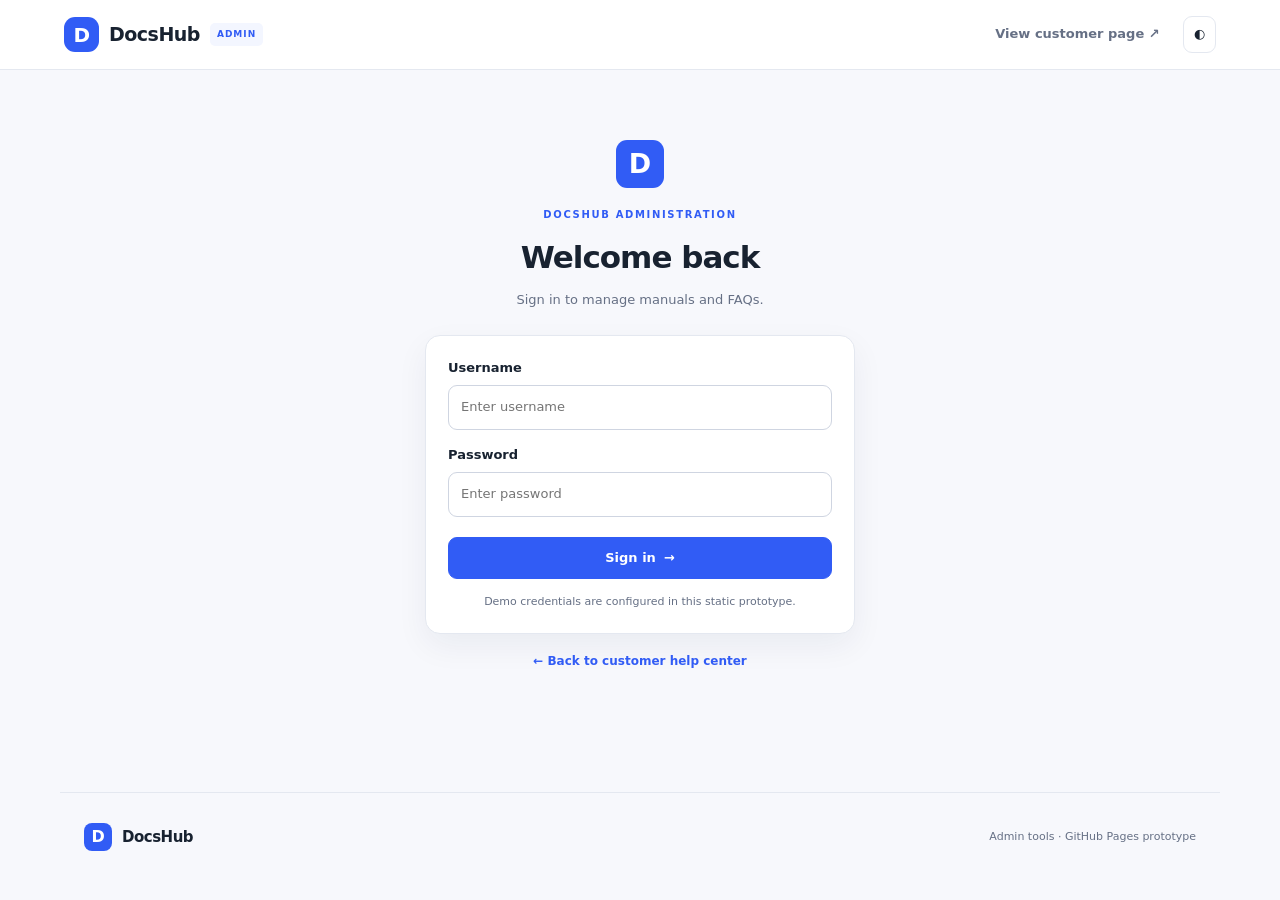
==== admin.html @ bd3bb3a1 "Add files via upload" ====
<!doctype html>
<html lang="en">
<head>
<meta charset="utf-8"><meta name="viewport" content="width=device-width,initial-scale=1">
<meta name="robots" content="noindex,nofollow"><title>Admin — DocsHub</title>
<link rel="stylesheet" href="assets/css/styles.css">
</head>
<body class="admin-body">
<header class="topbar"><a class="brand" href="index.html"><span class="brand-mark">D</span><span>DocsHub</span><span class="admin-tag">ADMIN</span></a><nav class="nav"><a href="index.html">View customer page ↗</a><button id="theme-toggle" class="icon-btn" aria-label="Toggle dark mode">◐</button></nav><button class="menu-btn" id="menu-btn" aria-label="Toggle navigation">☰</button></header>
<main class="admin-wrap">
<section id="login-view" class="login-shell">
  <div class="login-brand"><span class="brand-mark large">D</span><p class="eyebrow blue">DOCSHUB ADMINISTRATION</p><h1>Welcome back</h1><p class="muted">Sign in to manage manuals and FAQs.</p></div>
  <form id="login-form" class="panel login-panel">
    <div id="login-error" class="alert alert-error" role="alert" hidden></div>
    <label class="field"><span>Username</span><input id="username" name="username" autocomplete="username" required placeholder="Enter username"></label>
    <label class="field"><span>Password</span><input id="password" name="password" type="password" autocomplete="current-password" required placeholder="Enter password"></label>
    <button class="btn btn-primary btn-block" type="submit">Sign in <span>→</span></button>
    <p class="login-note">Demo credentials are configured in this static prototype.</p>
  </form>
  <a class="back-link" href="index.html">← Back to customer help center</a>
</section>

<section id="dashboard-view" hidden>
  <div class="dashboard-heading"><div><p class="eyebrow blue">CONTENT MANAGEMENT</p><h1>Admin dashboard</h1><p class="muted">Manage the manuals and FAQs shown on the customer page.</p></div><button id="logout-btn" class="btn">Sign out</button></div>
  <div class="alert alert-warning"><strong>Static-site limitation:</strong> changes are saved in this browser only. To publish changes for every visitor on GitHub Pages, commit the matching data to the repository (instructions in README.md). Do not put a GitHub token or private credentials in browser code.</div>
  <div class="stat-grid"><div class="stat-card"><span>Manual links</span><strong id="manual-stat">0</strong></div><div class="stat-card"><span>FAQs</span><strong id="faq-stat">0</strong></div><div class="stat-card"><span>Last saved</span><strong id="saved-stat" class="stat-small">—</strong></div></div>
  <div class="tabs" role="tablist"><button class="tab active" data-tab="manuals-panel" role="tab">User manuals</button><button class="tab" data-tab="faqs-panel" role="tab">FAQs</button><button class="tab" data-tab="settings-panel" role="tab">Settings & export</button></div>

  <section class="panel admin-panel" id="manuals-panel">
    <div class="panel-heading"><div><h2>Manage user manuals</h2><p class="muted">Add a public GitHub Markdown link, edit it, or remove it.</p></div><button id="add-manual-btn" class="btn btn-primary">＋ Add manual</button></div>
    <div id="manual-form-wrap" class="form-wrap" hidden>
      <form id="manual-form">
        <input id="manual-id" type="hidden">
        <div class="form-grid">
          <label class="field"><span>Manual title *</span><input id="manual-title" required maxlength="140" placeholder="e.g. Getting Started Guide"></label>
          <label class="field"><span>Category</span><input id="manual-category" maxlength="80" placeholder="e.g. Setup"></label>
          <label class="field full"><span>GitHub Markdown URL *</span><input id="manual-url" type="url" required placeholder="https://raw.githubusercontent.com/owner/repo/main/path/manual.md"><small>Use a public raw.githubusercontent.com URL, or a public GitHub blob URL.</small></label>
          <label class="field full"><span>Short description</span><textarea id="manual-description" rows="2" maxlength="300" placeholder="What will the reader learn?"></textarea></label>
        </div>
        <div id="manual-form-error" class="alert alert-error" role="alert" hidden></div>
        <div class="form-actions"><button type="button" class="btn" id="cancel-manual">Cancel</button><button type="submit" class="btn btn-primary">Save manual</button></div>
      </form>
    </div>
    <div id="manual-list-admin" class="managed-list"></div>
  </section>

  <section class="panel admin-panel" id="faqs-panel" hidden>
    <div class="panel-heading"><div><h2>Manage FAQs</h2><p class="muted">Create question-and-answer entries for the customer page.</p></div><button id="add-faq-btn" class="btn btn-primary">＋ Add FAQ</button></div>
    <div id="faq-form-wrap" class="form-wrap" hidden>
      <form id="faq-form">
        <input id="faq-id" type="hidden">
        <div class="form-grid">
          <label class="field full"><span>Question *</span><input id="faq-question" required maxlength="240" placeholder="Enter a frequently asked question"></label>
          <label class="field full"><span>Answer *</span><textarea id="faq-answer" required rows="5" maxlength="4000" placeholder="Write the answer. Basic Markdown is supported: **bold**, lists, and links."></textarea></label>
          <label class="field"><span>Category</span><input id="faq-category" maxlength="80" placeholder="e.g. Troubleshooting"></label>
        </div>
        <div id="faq-form-error" class="alert alert-error" role="alert" hidden></div>
        <div class="form-actions"><button type="button" class="btn" id="cancel-faq">Cancel</button><button type="submit" class="btn btn-primary">Save FAQ</button></div>
      </form>
    </div>
    <div id="faq-list-admin" class="managed-list"></div>
  </section>

  <section class="panel admin-panel" id="settings-panel" hidden>
    <h2>Settings & data portability</h2><p class="muted">Export your current browser data as JSON. This is useful for copying approved content into your GitHub repository.</p>
    <div class="settings-actions"><button id="export-btn" class="btn btn-primary">Export content JSON</button><label class="btn upload-btn">Import content JSON<input id="import-file" type="file" accept="application/json,.json" hidden></label><button id="reset-btn" class="btn btn-danger">Reset demo data</button></div>
    <div id="settings-message" class="alert" hidden role="status"></div>
    <div class="notice"><strong>Markdown links:</strong> only public Markdown files can be fetched by this customer website. Private GitHub repository URLs will not work without authentication, and credentials must never be embedded in this static site.</div>
  </section>
</section>
</main>
<footer class="footer admin-footer"><a class="brand" href="index.html"><span class="brand-mark">D</span><span>DocsHub</span></a><span>Admin tools · GitHub Pages prototype</span></footer>
<script src="assets/js/shared.js" defer></script>
<script src="assets/js/admin.js" defer></script>
</body></html>
---- assets/css/styles.css ----
:root{color-scheme:light;--bg:#f7f8fc;--surface:#fff;--soft:#f3f6ff;--ink:#182230;--muted:#667085;--line:#e4e8f0;--blue:#315cf5;--blue-dark:#2447d6;--navy:#111d43;--shadow:0 12px 32px rgba(20,34,70,.06)}
:root[data-theme="dark"]{color-scheme:dark;--bg:#0d1322;--surface:#121b2d;--soft:#17233d;--ink:#eef2ff;--muted:#aab6ce;--line:#2a3650;--blue:#8da5ff;--blue-dark:#b2c2ff;--navy:#0b1430;--shadow:0 12px 32px #0002}
*{box-sizing:border-box}html{scroll-behavior:smooth;scroll-padding-top:90px}body{margin:0;background:var(--bg);color:var(--ink);font:15px/1.6 Inter,ui-sans-serif,system-ui,-apple-system,"Segoe UI",sans-serif}a{color:inherit;text-decoration:none}button,input,textarea{font:inherit}button{cursor:pointer}.topbar{height:70px;padding:0 clamp(17px,5vw,72px);display:flex;align-items:center;justify-content:space-between;gap:20px;background:var(--surface);border-bottom:1px solid var(--line);position:sticky;top:0;z-index:20}.brand{display:inline-flex;align-items:center;gap:10px;font-size:19px;font-weight:850;letter-spacing:-.5px;white-space:nowrap}.brand-mark{display:grid;place-items:center;width:35px;height:35px;border-radius:11px;background:var(--blue);color:#fff;font-weight:900;font-size:20px}.brand-mark.large{width:48px;height:48px;font-size:27px}.nav{display:flex;align-items:center;gap:23px;font-size:13px;font-weight:700;color:var(--muted)}.nav a:hover{color:var(--blue)}.nav-admin{padding:8px 12px;border:1px solid var(--line);border-radius:9px;color:var(--ink)}.icon-btn,.menu-btn{background:transparent;border:1px solid var(--line);border-radius:9px;padding:7px 10px;color:var(--ink)}.menu-btn{display:none}.hero{background:linear-gradient(125deg,#101d43,#203c88 58%,#315cf5);color:white;padding:67px 20px 75px;text-align:center}.hero-inner{max-width:740px;margin:auto}.eyebrow{font-size:10px;letter-spacing:1.65px;font-weight:850;margin:0 0 10px;color:#c7d4ff}.eyebrow.blue{color:var(--blue)}.hero h1{font-size:clamp(36px,5vw,57px);line-height:1.1;letter-spacing:-2px;margin:0 0 16px}.hero h1 span{color:#b8c7ff}.hero-copy{color:#dce4ff;margin:0 auto 25px;max-width:540px}.searchbox{display:flex;align-items:center;gap:10px;max-width:640px;margin:auto;background:white;border-radius:13px;padding:8px 8px 8px 17px;box-shadow:0 14px 36px #09153855}.searchbox>span{font-size:26px;color:#7d8aa4}.searchbox input{flex:1;min-width:0;border:0;outline:0;color:#182230;background:white}.btn{display:inline-flex;justify-content:center;align-items:center;gap:8px;padding:10px 14px;border:1px solid var(--line);border-radius:9px;background:var(--surface);color:var(--ink);font-weight:750;font-size:13px;cursor:pointer}.btn:hover{filter:brightness(.98);transform:translateY(-1px)}.btn-primary{background:var(--blue);border-color:var(--blue);color:white}.btn-primary:hover{background:var(--blue-dark)}.btn-block{width:100%;margin-top:5px}.btn-danger{color:#b42318}.btn-light{background:#fff;color:#233d87;border-color:#fff}.section{max-width:1160px;margin:auto;padding:52px 24px 8px}.section-title{display:flex;align-items:end;justify-content:space-between;gap:18px;margin-bottom:21px}.section-title h2{font-size:27px;line-height:1.2;letter-spacing:-.8px;margin:0 0 7px}.muted{color:var(--muted);font-size:13px;margin:0}.manual-grid{display:grid;grid-template-columns:repeat(3,minmax(0,1fr));gap:15px}.manual-card{background:var(--surface);border:1px solid var(--line);border-radius:15px;padding:19px;box-shadow:var(--shadow);display:flex;flex-direction:column;min-width:0}.manual-card h3{font-size:16px;line-height:1.4;margin:15px 0 7px}.manual-card p{color:var(--muted);font-size:12px;line-height:1.7;margin:0 0 18px;flex:1}.manual-card-top{display:flex;align-items:center;justify-content:space-between;gap:10px}.doc-icon{display:grid;place-items:center;width:39px;height:39px;border-radius:11px;background:var(--soft);color:var(--blue);font-size:20px}.category{font-size:10px;text-transform:uppercase;letter-spacing:.5px;color:var(--muted);font-weight:800}.manual-card-foot{border-top:1px solid var(--line);padding-top:12px;display:flex;justify-content:space-between;align-items:center;gap:8px;font-size:11px}.manual-card-foot a{color:var(--blue);font-weight:800}.section-tint{max-width:none;background:var(--surface);border-top:1px solid var(--line);border-bottom:1px solid var(--line);margin-top:48px;padding:48px max(24px,calc((100% - 1112px)/2)) 55px}.faq-grid{display:grid;grid-template-columns:repeat(2,minmax(0,1fr));gap:10px}.faq-item{background:var(--bg);border:1px solid var(--line);border-radius:11px;overflow:hidden}.faq-item summary{padding:15px;cursor:pointer;font-weight:750;font-size:13px;list-style:none;display:flex;gap:10px}.faq-item summary::-webkit-details-marker{display:none}.faq-item summary:after{content:"+";margin-left:auto;color:var(--blue);font-size:18px}.faq-item[open] summary:after{content:"−"}.faq-answer{padding:0 17px 17px 42px;font-size:12px;color:var(--muted);overflow-wrap:anywhere}.faq-answer a,.markdown-body a{color:var(--blue);text-decoration:underline}.count-pill{font-size:11px;color:var(--muted);border:1px solid var(--line);border-radius:999px;padding:6px 10px}.contact{max-width:1112px;margin:55px auto 0;padding:24px 27px;background:linear-gradient(110deg,#172b68,#315cf5);border-radius:16px;color:white;display:flex;align-items:center;gap:20px}.contact h2{font-size:17px;margin:0 0 3px}.contact p{font-size:12px;color:#d8e1ff;margin:0}.contact .btn{margin-left:auto;white-space:nowrap}.footer{max-width:1160px;margin:auto;padding:30px 24px;display:flex;align-items:center;gap:20px;color:var(--muted);font-size:11px}.footer .brand{font-size:15px;color:var(--ink)}.footer .brand-mark{width:28px;height:28px;border-radius:8px;font-size:16px}.footer>span:last-child{margin-left:auto}.empty{grid-column:1/-1;text-align:center;padding:25px;border:1px dashed var(--line);border-radius:12px;color:var(--muted);font-size:13px}.reader-wrap{max-width:920px;margin:30px auto;padding:0 20px 50px}.back-link{display:inline-block;color:var(--blue);font-weight:750;font-size:13px;margin-bottom:16px}.reader{background:var(--surface);border:1px solid var(--line);border-radius:16px;padding:clamp(22px,5vw,50px);box-shadow:var(--shadow)}.reader h1{font-size:clamp(29px,4vw,42px);line-height:1.2;letter-spacing:-1px;margin:5px 0 12px}.reader-meta{font-size:12px;color:var(--muted);border-bottom:1px solid var(--line);padding-bottom:18px}.markdown-body{font-size:15px;line-height:1.85;overflow-wrap:anywhere}.markdown-body h2,.markdown-body h3{line-height:1.3;margin-top:30px}.markdown-body blockquote{border-left:3px solid var(--blue);padding:8px 14px;margin:15px 0;background:var(--bg);color:var(--muted)}.markdown-body code{background:var(--bg);border:1px solid var(--line);border-radius:4px;padding:2px 5px}.markdown-body img{max-width:100%}.reader hr{border:0;border-top:1px solid var(--line);margin-top:30px}.notice{padding:13px 15px;background:var(--soft);border:1px solid var(--line);border-radius:10px;font-size:12px;color:var(--muted);margin:15px 0}.admin-body{min-height:100vh}.admin-tag{font-size:9px;letter-spacing:1px;background:var(--soft);color:var(--blue);padding:4px 7px;border-radius:5px}.admin-wrap{max-width:1120px;margin:0 auto;padding:35px 22px 70px}.login-shell{max-width:430px;margin:35px auto;text-align:center}.login-brand .large{margin:0 auto 19px}.login-brand h1{font-size:31px;letter-spacing:-1px;margin:0 0 7px}.login-panel{text-align:left;margin-top:25px;padding:24px}.panel{background:var(--surface);border:1px solid var(--line);border-radius:15px;padding:22px;box-shadow:var(--shadow)}.field{display:flex;flex-direction:column;gap:6px;margin-bottom:15px;font-size:13px;font-weight:750}.field input,.field textarea{width:100%;padding:11px 12px;border:1px solid #cfd5e1;border-radius:9px;background:var(--surface);color:var(--ink);outline-color:var(--blue);font-weight:450}.field small{font-size:11px;color:var(--muted);font-weight:450}.login-note{font-size:11px;color:var(--muted);text-align:center;margin:14px 0 0}.back-link{color:var(--blue);font-size:12px;font-weight:750;display:inline-block;margin-top:18px}.alert{border-radius:10px;padding:12px 14px;font-size:12px;margin:13px 0}.alert-error{color:#b42318;background:#fff1f0;border:1px solid #ffd4d0}.alert-warning{background:#fff8e7;color:#7a4b00;border:1px solid #f1d58c}.alert-success{background:#ecfdf3;color:#027a48;border:1px solid #abefc6}.dashboard-heading{display:flex;align-items:center;justify-content:space-between;gap:15px;margin-bottom:22px}.dashboard-heading h1{font-size:29px;letter-spacing:-.8px;margin:0 0 6px}.stat-grid{display:grid;grid-template-columns:repeat(3,minmax(0,1fr));gap:13px;margin:20px 0}.stat-card{background:var(--surface);border:1px solid var(--line);border-radius:12px;padding:17px}.stat-card span{display:block;font-size:12px;color:var(--muted)}.stat-card strong{display:block;font-size:25px;margin-top:3px}.stat-card .stat-small{font-size:13px;margin-top:9px}.tabs{display:flex;gap:7px;border-bottom:1px solid var(--line);margin:25px 0 17px;overflow:auto}.tab{border:0;border-bottom:2px solid transparent;background:transparent;padding:11px 14px;color:var(--muted);font-weight:750;font-size:13px;white-space:nowrap}.tab.active{color:var(--blue);border-color:var(--blue)}.admin-panel{margin-bottom:18px}.panel-heading{display:flex;justify-content:space-between;align-items:center;gap:12px;margin-bottom:18px}.panel-heading h2,.admin-panel h2{font-size:18px;margin:0 0 4px}.form-wrap{padding:18px;background:var(--bg);border:1px solid var(--line);border-radius:12px;margin:18px 0}.form-grid{display:grid;grid-template-columns:repeat(2,minmax(0,1fr));gap:0 15px}.field.full{grid-column:1/-1}.form-actions{display:flex;justify-content:flex-end;gap:9px;margin-top:10px}.managed-list{display:grid;gap:10px}.managed-item{display:flex;align-items:flex-start;gap:12px;padding:14px;border:1px solid var(--line);border-radius:11px}.managed-icon{display:grid;place-items:center;flex:0 0 36px;width:36px;height:36px;border-radius:10px;background:var(--soft);color:var(--blue)}.managed-copy{min-width:0;flex:1}.managed-copy strong{display:block;font-size:13px;overflow-wrap:anywhere}.managed-copy p{font-size:11px;color:var(--muted);margin:3px 0;overflow-wrap:anywhere}.managed-copy a{font-size:11px;color:var(--blue);overflow-wrap:anywhere}.managed-actions{display:flex;gap:6px;flex-wrap:wrap}.btn-small{font-size:11px;padding:6px 9px}.settings-actions{display:flex;gap:9px;flex-wrap:wrap;margin:17px 0}.upload-btn{cursor:pointer}.admin-footer{border-top:1px solid var(--line)}[hidden]{display:none!important}
@media(max-width:800px){.manual-grid{grid-template-columns:repeat(2,minmax(0,1fr))}.contact{margin-left:20px;margin-right:20px}.section-tint{padding-left:24px;padding-right:24px}}
@media(max-width:600px){.topbar{height:63px}.nav{display:none;position:absolute;top:62px;left:0;right:0;background:var(--surface);border-bottom:1px solid var(--line);padding:10px 18px;flex-direction:column;align-items:stretch;gap:4px}.nav.open{display:flex}.nav a,.nav button{text-align:left;padding:10px}.menu-btn{display:block}.hero{padding:52px 17px}.hero h1{letter-spacing:-1.3px}.searchbox{padding:7px 7px 7px 12px;gap:7px}.searchbox .btn{padding:9px 10px}.section{padding:40px 17px 4px}.section-title{align-items:flex-start;flex-direction:column;gap:9px}.section-title h2{font-size:24px}.manual-grid,.faq-grid{grid-template-columns:1fr}.section-tint{margin-top:40px;padding:38px 17px}.contact{margin:40px 17px 0;padding:20px;flex-wrap:wrap}.contact .btn{margin:7px 0 0;width:100%}.footer{padding:25px 17px;display:grid;grid-template-columns:1fr;gap:10px}.footer>span:last-child{margin-left:0}.admin-wrap{padding:24px 14px 45px}.login-shell{margin:18px auto}.panel{padding:17px}.dashboard-heading{align-items:flex-start}.dashboard-heading h1{font-size:25px}.stat-grid{grid-template-columns:1fr 1fr}.stat-card:last-child{grid-column:1/-1}.form-grid{grid-template-columns:1fr}.field.full{grid-column:auto}.panel-heading{align-items:flex-start;flex-direction:column}.managed-item{flex-wrap:wrap}.managed-actions{width:100%;padding-left:48px}.form-actions .btn{flex:1}.settings-actions>*{width:100%}}
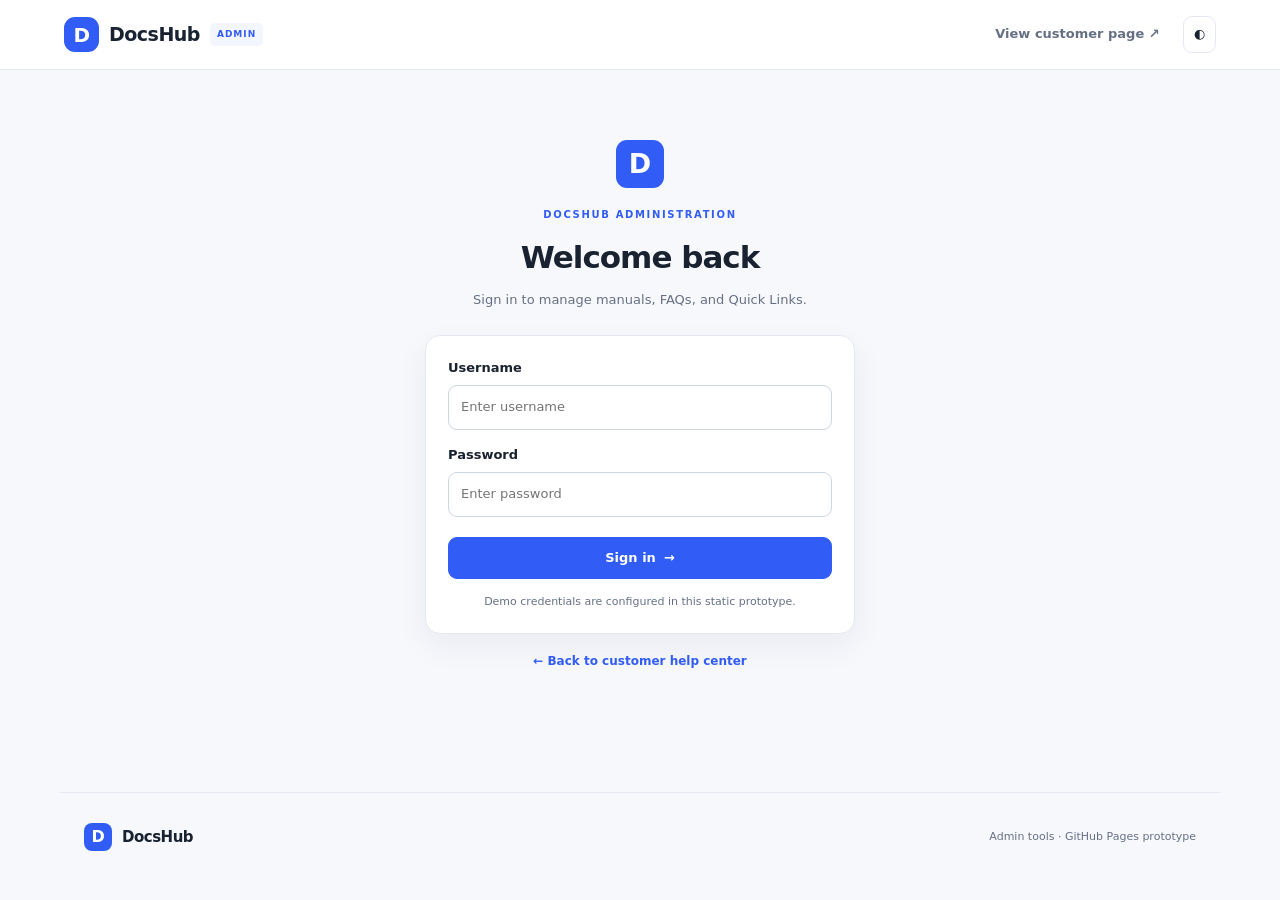
==== commit 1f967132: "Add files via upload" ====
--- a/admin.html
+++ b/admin.html
@@ -9,7 +9,7 @@
 <header class="topbar"><a class="brand" href="index.html"><span class="brand-mark">D</span><span>DocsHub</span><span class="admin-tag">ADMIN</span></a><nav class="nav"><a href="index.html">View customer page ↗</a><button id="theme-toggle" class="icon-btn" aria-label="Toggle dark mode">◐</button></nav><button class="menu-btn" id="menu-btn" aria-label="Toggle navigation">☰</button></header>
 <main class="admin-wrap">
 <section id="login-view" class="login-shell">
-  <div class="login-brand"><span class="brand-mark large">D</span><p class="eyebrow blue">DOCSHUB ADMINISTRATION</p><h1>Welcome back</h1><p class="muted">Sign in to manage manuals and FAQs.</p></div>
+  <div class="login-brand"><span class="brand-mark large">D</span><p class="eyebrow blue">DOCSHUB ADMINISTRATION</p><h1>Welcome back</h1><p class="muted">Sign in to manage manuals, FAQs, and Quick Links.</p></div>
   <form id="login-form" class="panel login-panel">
     <div id="login-error" class="alert alert-error" role="alert" hidden></div>
     <label class="field"><span>Username</span><input id="username" name="username" autocomplete="username" required placeholder="Enter username"></label>
@@ -22,9 +22,9 @@
 
 <section id="dashboard-view" hidden>
   <div class="dashboard-heading"><div><p class="eyebrow blue">CONTENT MANAGEMENT</p><h1>Admin dashboard</h1><p class="muted">Manage the manuals and FAQs shown on the customer page.</p></div><button id="logout-btn" class="btn">Sign out</button></div>
-  <div class="alert alert-warning"><strong>Static-site limitation:</strong> changes are saved in this browser only. To publish changes for every visitor on GitHub Pages, commit the matching data to the repository (instructions in README.md). Do not put a GitHub token or private credentials in browser code.</div>
-  <div class="stat-grid"><div class="stat-card"><span>Manual links</span><strong id="manual-stat">0</strong></div><div class="stat-card"><span>FAQs</span><strong id="faq-stat">0</strong></div><div class="stat-card"><span>Last saved</span><strong id="saved-stat" class="stat-small">—</strong></div></div>
-  <div class="tabs" role="tablist"><button class="tab active" data-tab="manuals-panel" role="tab">User manuals</button><button class="tab" data-tab="faqs-panel" role="tab">FAQs</button><button class="tab" data-tab="settings-panel" role="tab">Settings & export</button></div>
+  <div class="alert alert-warning"><strong>GitHub publishing:</strong> connect with a fine-grained GitHub token in Settings. Changes are committed to the public content JSON file, so all visitors can see them after GitHub Pages updates. The token is held in this browser session only and is never included in the website files.</div>
+  <div class="stat-grid"><div class="stat-card"><span>Manual links</span><strong id="manual-stat">0</strong></div><div class="stat-card"><span>FAQs</span><strong id="faq-stat">0</strong></div><div class="stat-card"><span>Quick links</span><strong id="quicklink-stat">0</strong></div><div class="stat-card"><span>Last saved</span><strong id="saved-stat" class="stat-small">—</strong></div></div>
+  <div class="tabs" role="tablist"><button class="tab active" data-tab="manuals-panel" role="tab">User manuals</button><button class="tab" data-tab="faqs-panel" role="tab">FAQs</button><button class="tab" data-tab="quicklinks-panel" role="tab">Quick Links</button><button class="tab" data-tab="settings-panel" role="tab">GitHub settings</button></div>
 
   <section class="panel admin-panel" id="manuals-panel">
     <div class="panel-heading"><div><h2>Manage user manuals</h2><p class="muted">Add a public GitHub Markdown link, edit it, or remove it.</p></div><button id="add-manual-btn" class="btn btn-primary">＋ Add manual</button></div>
@@ -61,11 +61,32 @@
     <div id="faq-list-admin" class="managed-list"></div>
   </section>
 
+  <section class="panel admin-panel" id="quicklinks-panel" hidden>
+    <div class="panel-heading"><div><h2>Manage Quick Links</h2><p class="muted">Publish useful external resources on the customer help center.</p></div><button id="add-quicklink-btn" class="btn btn-primary">＋ Add Quick Link</button></div>
+    <div id="quicklink-form-wrap" class="form-wrap" hidden><form id="quicklink-form"><input id="quicklink-id" type="hidden"><div class="form-grid">
+      <label class="field"><span>Link title *</span><input id="quicklink-title" required maxlength="120" placeholder="e.g. Support Portal"></label>
+      <label class="field"><span>URL *</span><input id="quicklink-url" type="url" required placeholder="https://example.com"></label>
+      <label class="field full"><span>Description</span><input id="quicklink-description" maxlength="240" placeholder="Short explanation of this resource"></label>
+    </div><div id="quicklink-form-error" class="alert alert-error" role="alert" hidden></div><div class="form-actions"><button type="button" class="btn" id="cancel-quicklink">Cancel</button><button type="submit" class="btn btn-primary">Save Quick Link</button></div></form></div>
+    <div id="quicklink-list-admin" class="managed-list"></div>
+  </section>
+
   <section class="panel admin-panel" id="settings-panel" hidden>
-    <h2>Settings & data portability</h2><p class="muted">Export your current browser data as JSON. This is useful for copying approved content into your GitHub repository.</p>
-    <div class="settings-actions"><button id="export-btn" class="btn btn-primary">Export content JSON</button><label class="btn upload-btn">Import content JSON<input id="import-file" type="file" accept="application/json,.json" hidden></label><button id="reset-btn" class="btn btn-danger">Reset demo data</button></div>
+    <h2>Connect to GitHub</h2><p class="muted">Use a fine-grained GitHub personal access token with Contents: Read and write permission for this website repository only. Never paste a token into source code or share it.</p>
+    <div class="notice"><strong>Repository:</strong> Surya-Jaganathan / Enhanced_UM_Website. Data is published to <code>content/docshub.json</code> on the branch configured below.</div>
+    <form id="github-settings-form"><div class="form-grid">
+      <label class="field"><span>GitHub owner *</span><input id="github-owner" required value="Surya-Jaganathan"></label>
+      <label class="field"><span>Repository *</span><input id="github-repo" required value="Enhanced_UM_Website"></label>
+      <label class="field"><span>Branch *</span><input id="github-branch" required value="main"></label>
+      <label class="field"><span>JSON file path *</span><input id="github-path" required value="content/docshub.json"></label>
+      <label class="field full"><span>Fine-grained GitHub token *</span><input id="github-token" type="password" autocomplete="off" placeholder="github_pat_…"><small>Held in session storage only. It is not written to the public site or content JSON.</small></label>
+    </div><div class="form-actions"><button type="submit" class="btn btn-primary">Connect & load GitHub content</button><button id="forget-token-btn" type="button" class="btn">Forget token</button></div></form>
+    <div id="github-status" class="alert" role="status" hidden></div>
+    <hr>
+    <h2>Import & export</h2><p class="muted">Export a backup or import a previously exported JSON file. After import, click Publish to GitHub.</p>
+    <div class="settings-actions"><button id="export-btn" class="btn">Export content JSON</button><label class="btn upload-btn">Import content JSON<input id="import-file" type="file" accept="application/json,.json" hidden></label><button id="publish-btn" class="btn btn-primary">Publish current content to GitHub</button><button id="reset-btn" class="btn btn-danger">Reset demo data</button></div>
     <div id="settings-message" class="alert" hidden role="status"></div>
-    <div class="notice"><strong>Markdown links:</strong> only public Markdown files can be fetched by this customer website. Private GitHub repository URLs will not work without authentication, and credentials must never be embedded in this static site.</div>
+    <div class="notice"><strong>Important:</strong> the customer website and <code>content/docshub.json</code> are public. Do not publish confidential manuals, private URLs, or sensitive data. Admin demo login is only a convenience gate; the GitHub token provides repository write permission.</div>
   </section>
 </section>
 </main>
